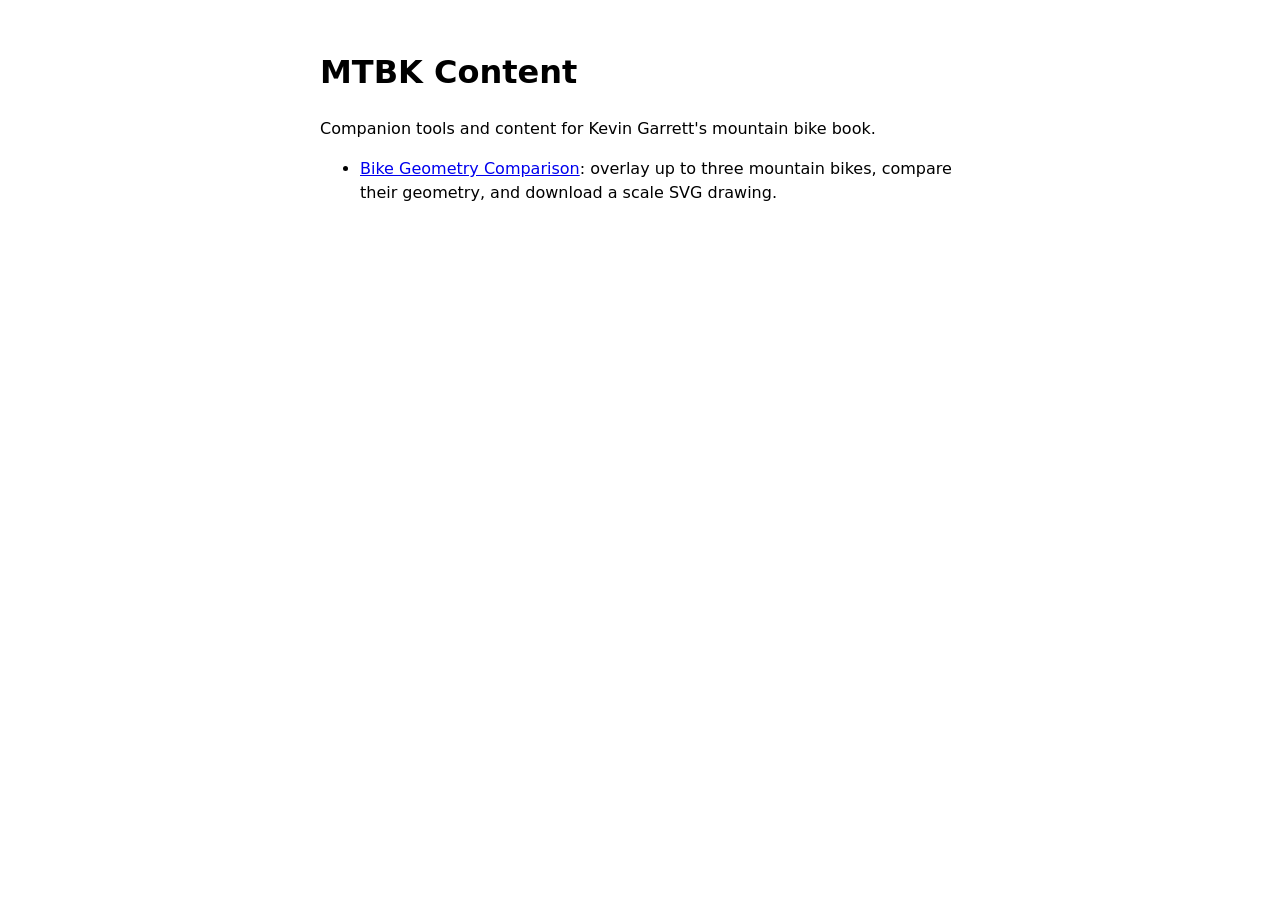
==== index.html @ bc4ba3e3 "Add Bike Geometry Comparison web app" ====
<!doctype html>
<html lang="en"><head><meta charset="utf-8"><meta name="viewport" content="width=device-width, initial-scale=1">
<title>MTBK Content</title>
<style>body{font-family:system-ui,sans-serif;max-width:40rem;margin:3rem auto;padding:0 1rem;line-height:1.5}</style></head>
<body><h1>MTBK Content</h1><p>Companion tools and content for Kevin Garrett's mountain bike book.</p>
<ul><li><a href="bike-geometry/">Bike Geometry Comparison</a>: overlay up to three mountain bikes, compare their geometry, and download a scale SVG drawing.</li></ul>
</body></html>
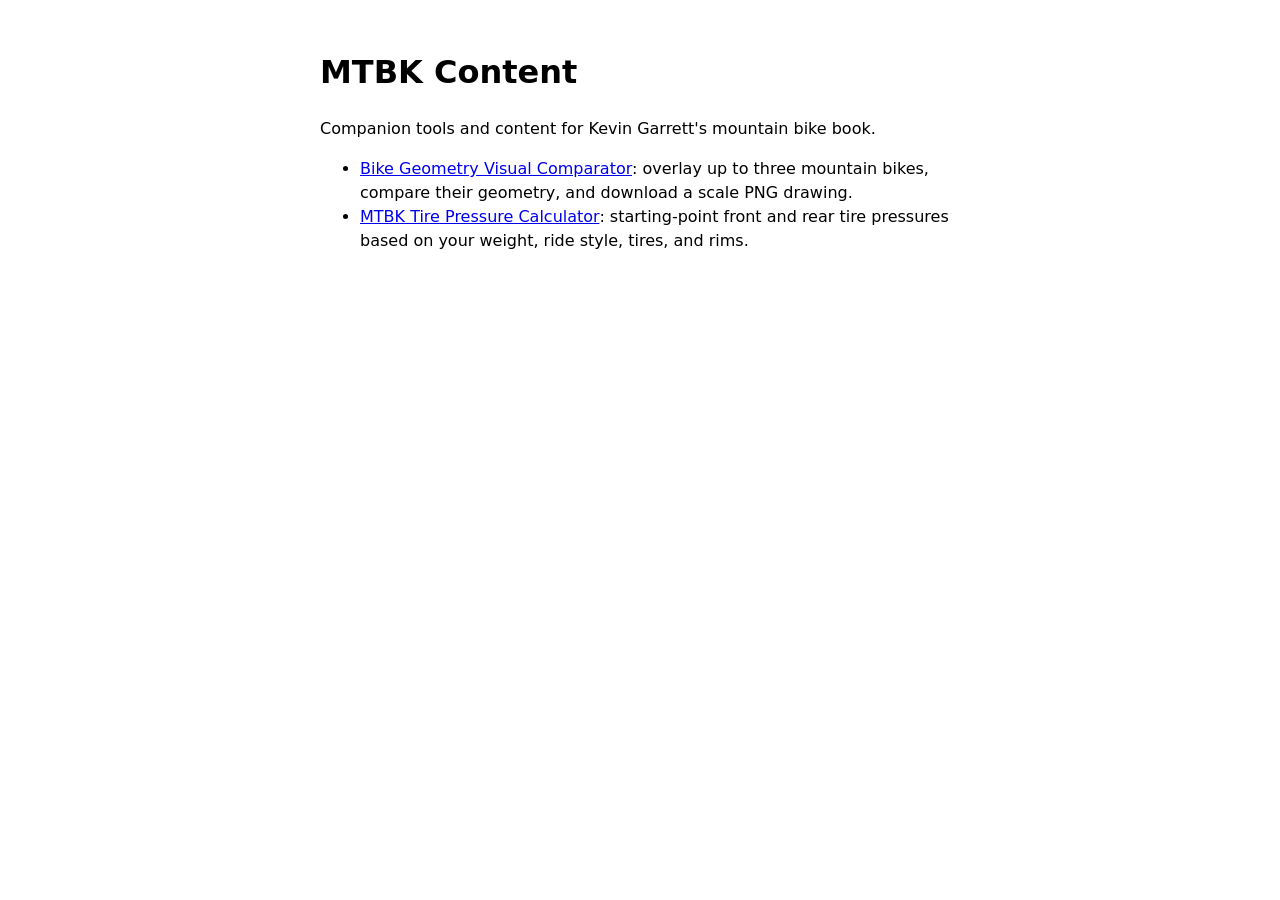
==== commit 13967336: "Add MTBK Tire Pressure Calculator and link it from the landing page" ====
--- a/index.html
+++ b/index.html
@@ -3,5 +3,8 @@
 <title>MTBK Content</title>
 <style>body{font-family:system-ui,sans-serif;max-width:40rem;margin:3rem auto;padding:0 1rem;line-height:1.5}</style></head>
 <body><h1>MTBK Content</h1><p>Companion tools and content for Kevin Garrett's mountain bike book.</p>
-<ul><li><a href="bike-geometry/">Bike Geometry Comparison</a>: overlay up to three mountain bikes, compare their geometry, and download a scale SVG drawing.</li></ul>
+<ul>
+<li><a href="bike-geometry/">Bike Geometry Visual Comparator</a>: overlay up to three mountain bikes, compare their geometry, and download a scale PNG drawing.</li>
+<li><a href="tire-pressure/">MTBK Tire Pressure Calculator</a>: starting-point front and rear tire pressures based on your weight, ride style, tires, and rims.</li>
+</ul>
 </body></html>
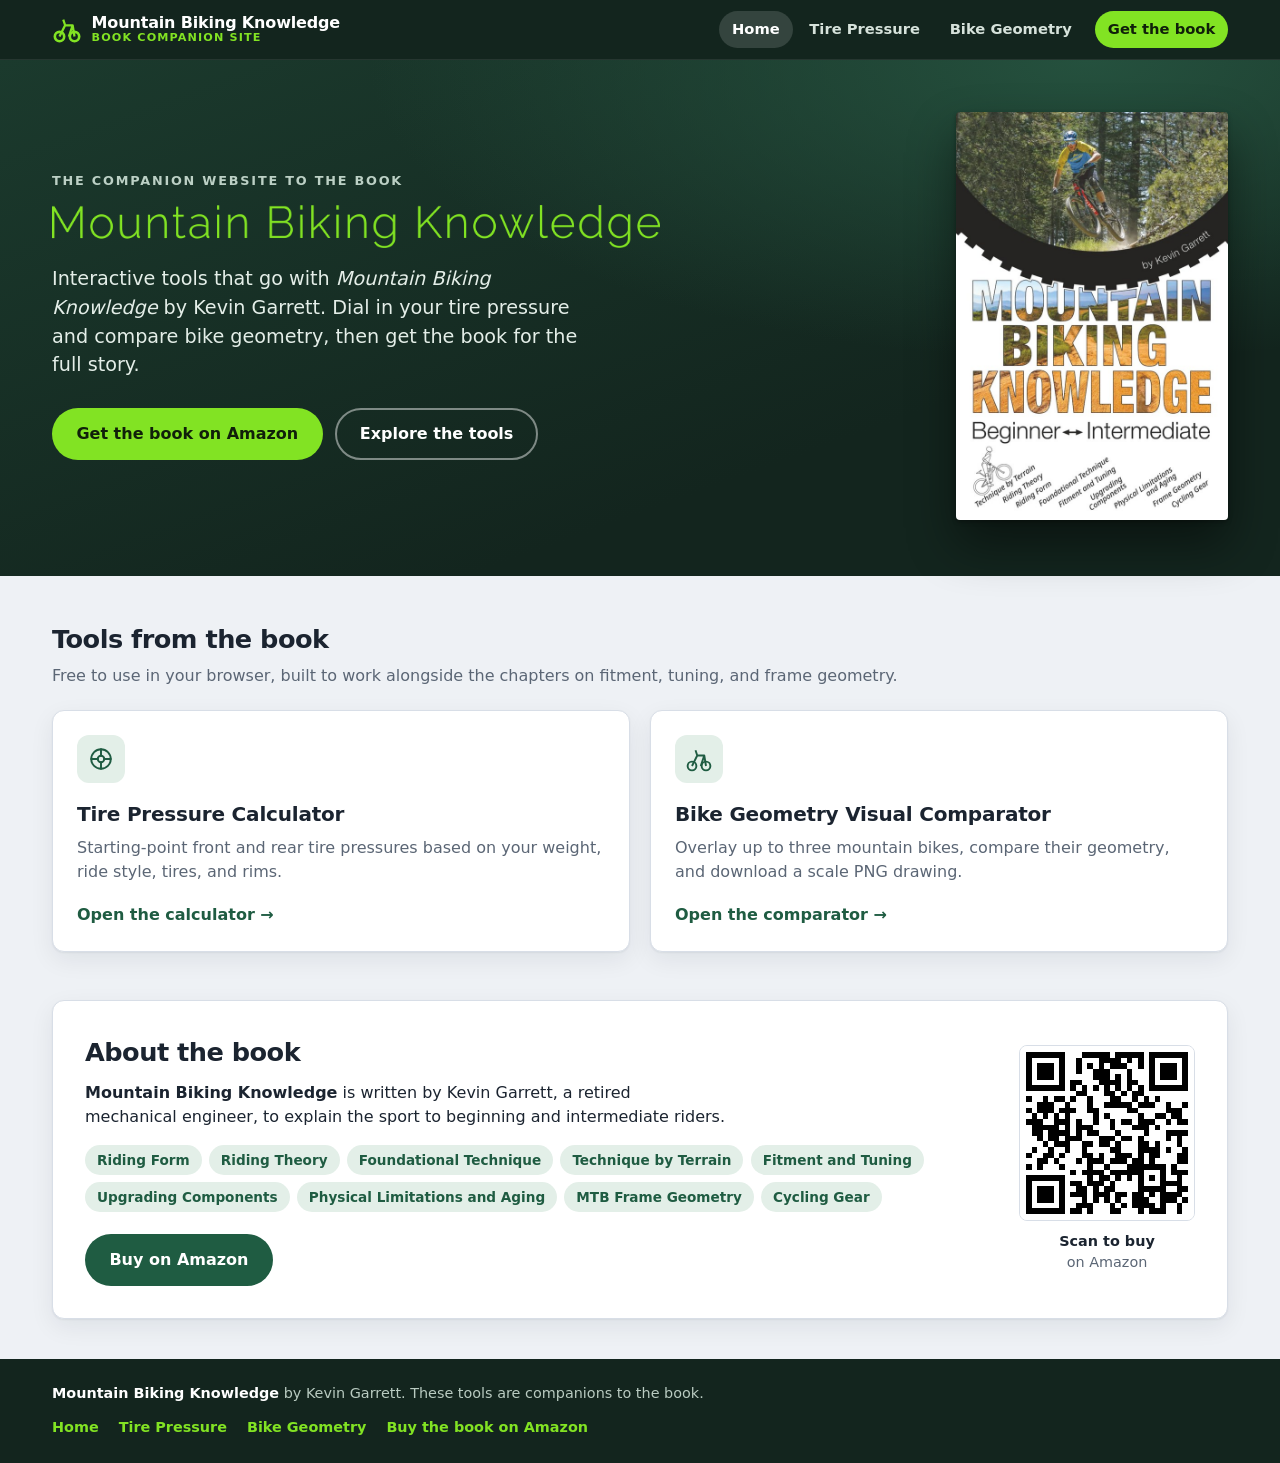
==== commit 83d3fc37: "Brand site as companion to the book: shared theme and cool gray background, landing page with cover " ====
--- a/index.html
+++ b/index.html
@@ -1,10 +1,153 @@
 <!doctype html>
-<html lang="en"><head><meta charset="utf-8"><meta name="viewport" content="width=device-width, initial-scale=1">
-<title>MTBK Content</title>
-<style>body{font-family:system-ui,sans-serif;max-width:40rem;margin:3rem auto;padding:0 1rem;line-height:1.5}</style></head>
-<body><h1>MTBK Content</h1><p>Companion tools and content for Kevin Garrett's mountain bike book.</p>
-<ul>
-<li><a href="bike-geometry/">Bike Geometry Visual Comparator</a>: overlay up to three mountain bikes, compare their geometry, and download a scale PNG drawing.</li>
-<li><a href="tire-pressure/">MTBK Tire Pressure Calculator</a>: starting-point front and rear tire pressures based on your weight, ride style, tires, and rims.</li>
-</ul>
-</body></html>
+<html lang="en">
+<head>
+<meta charset="utf-8">
+<meta name="viewport" content="width=device-width, initial-scale=1">
+<title>Mountain Biking Knowledge: Companion Tools for the Book</title>
+<meta name="description" content="Companion website for the book Mountain Biking Knowledge by Kevin Garrett: a tire pressure calculator and a bike geometry visual comparator.">
+<meta property="og:type" content="website">
+<meta property="og:site_name" content="Mountain Biking Knowledge">
+<meta property="og:title" content="Mountain Biking Knowledge: Companion Tools for the Book">
+<meta property="og:description" content="Interactive tools for riders, from the book Mountain Biking Knowledge by Kevin Garrett: tire pressure and bike geometry.">
+<meta property="og:url" content="https://mountainbikingknowledge.com/">
+<meta property="og:image" content="https://mountainbikingknowledge.com/images/og-mtbk.png">
+<meta property="og:image:width" content="1200">
+<meta property="og:image:height" content="630">
+<meta property="og:image:alt" content="Mountain Biking Knowledge book cover next to the site name">
+<meta name="twitter:card" content="summary_large_image">
+<meta name="twitter:title" content="Mountain Biking Knowledge: Companion Tools for the Book">
+<meta name="twitter:description" content="Interactive tools for riders, from the book by Kevin Garrett.">
+<meta name="twitter:image" content="https://mountainbikingknowledge.com/images/og-mtbk.png">
+<link rel="stylesheet" href="css/mtbk-brand.css">
+<link rel="icon" href="data:image/svg+xml,%3Csvg xmlns='http://www.w3.org/2000/svg' viewBox='0 0 16 16'%3E%3Ccircle cx='4' cy='12' r='2.5' fill='none' stroke='%231f4d3a' stroke-width='1.5'/%3E%3Ccircle cx='12' cy='12' r='2.5' fill='none' stroke='%231f4d3a' stroke-width='1.5'/%3E%3Cpath d='M4 12 L7 6 L11 6 L12 12 M7 6 L6 3 M11 6 L9 12' fill='none' stroke='%231f4d3a' stroke-width='1.3' stroke-linejoin='round'/%3E%3C/svg%3E">
+<style>
+  *,*::before,*::after{box-sizing:border-box}
+  body{margin:0;background:var(--bg);color:var(--ink);font:16px/1.5 var(--font)}
+  img{max-width:100%;height:auto}
+  .wrap{max-width:76rem;margin:0 auto;padding:0 1.25rem}
+
+  .hero{background:radial-gradient(1200px 500px at 85% 0%,#25513e 0%,transparent 60%),linear-gradient(160deg,var(--nav-2),var(--nav) 70%);color:#fff}
+  .hero .wrap{display:grid;grid-template-columns:minmax(0,1fr) auto;gap:2.5rem;align-items:center;padding-top:3.25rem;padding-bottom:3.5rem}
+  .eyebrow{margin:0 0 .9rem;font-size:.8rem;font-weight:700;letter-spacing:.14em;text-transform:uppercase;color:#bcd0c5}
+  .hero h1{margin:0 0 1.1rem;line-height:1}
+  .hero h1 img{display:block;width:min(100%,38rem);height:auto}
+  .lede{margin:0 0 1.75rem;max-width:34rem;font-size:1.2rem;color:#e4eee8}
+  .cta{display:flex;gap:.8rem;flex-wrap:wrap}
+  .cover{display:block;width:17rem;border-radius:4px;box-shadow:0 2px 4px rgba(0,0,0,.3),0 24px 48px rgba(0,0,0,.45);transition:transform .2s}
+  .cover:hover{transform:translateY(-3px)}
+  .cover-link:focus-visible{outline:3px solid var(--lime);outline-offset:6px;border-radius:6px}
+
+  main{padding:2.75rem 0 0}
+  h2.section{margin:0 0 .35rem;font-size:1.6rem;letter-spacing:-.02em}
+  .section-sub{margin:0 0 1.4rem;color:var(--ink-muted)}
+  .tools{display:grid;grid-template-columns:repeat(auto-fit,minmax(18rem,1fr));gap:1.25rem}
+  .tool{display:flex;flex-direction:column;background:var(--surface);border:1px solid var(--line);border-radius:var(--radius);box-shadow:var(--shadow);padding:1.5rem;text-decoration:none;color:inherit;transition:transform .15s,border-color .15s}
+  .tool:hover{transform:translateY(-2px);border-color:var(--line-strong)}
+  .tool:focus-visible{outline:3px solid var(--accent);outline-offset:3px}
+  .tool .ico{width:3rem;height:3rem;border-radius:12px;background:var(--accent-soft);display:grid;place-items:center;margin-bottom:1rem}
+  .tool h3{margin:0 0 .4rem;font-size:1.25rem;letter-spacing:-.01em}
+  .tool p{margin:0 0 1.2rem;color:var(--ink-muted);flex:1}
+  .tool .go{font-weight:700;color:var(--accent)}
+  .tool:hover .go{text-decoration:underline}
+
+  .book{margin-top:3rem;display:grid;grid-template-columns:minmax(0,1fr) auto;gap:2rem;align-items:center;background:var(--surface);border:1px solid var(--line);border-radius:var(--radius);box-shadow:var(--shadow);padding:2rem}
+  .book h2{margin:0 0 .6rem;font-size:1.6rem;letter-spacing:-.02em}
+  .book p{margin:0 0 1rem;max-width:40rem}
+  .topics{list-style:none;margin:0 0 1.4rem;padding:0;display:flex;flex-wrap:wrap;gap:.45rem}
+  .topics li{background:var(--accent-soft);color:var(--accent);font-size:.85rem;font-weight:600;padding:.3rem .75rem;border-radius:999px}
+  .qr{display:flex;flex-direction:column;align-items:center;gap:.6rem;text-align:center;color:var(--ink-muted);font-size:.9rem;text-decoration:none}
+  .qr img{width:11rem;height:11rem;border:1px solid var(--line);border-radius:8px;image-rendering:pixelated}
+  .qr strong{color:var(--ink)}
+  .qr:hover span{text-decoration:underline}
+
+  @media (max-width:820px){
+    .hero .wrap{grid-template-columns:1fr;gap:2rem;padding-top:2.25rem;padding-bottom:2.5rem}
+    .cover{width:12rem}
+    .lede{font-size:1.08rem}
+    .book{grid-template-columns:1fr;padding:1.4rem}
+    .qr{flex-direction:row;text-align:left}
+    .qr img{width:8.5rem;height:8.5rem;flex:none}
+  }
+</style>
+</head>
+<body>
+<header class="mtbk-bar">
+  <div class="mtbk-bar-inner">
+    <a class="mtbk-brand" href=""><svg width='30' height='30' viewBox='0 0 16 16' aria-hidden='true'><circle cx='4' cy='12' r='2.5' fill='none' stroke='#82e323' stroke-width='1.4'/><circle cx='12' cy='12' r='2.5' fill='none' stroke='#82e323' stroke-width='1.4'/><path d='M4 12 L7 6 L11 6 L12 12 M7 6 L6 3 M11 6 L9 12' fill='none' stroke='#82e323' stroke-width='1.2' stroke-linejoin='round'/></svg><span>Mountain Biking Knowledge<small>Book companion site</small></span></a>
+    <nav class="mtbk-nav" aria-label="Site">
+      <a href="" aria-current="page">Home</a>
+      <a href="tire-pressure/">Tire Pressure</a>
+      <a href="bike-geometry/">Bike Geometry</a>
+      <a class="nav-buy" href="https://www.amazon.com/dp/B0FX9PPZMJ" target="_blank" rel="noopener">Get the book</a>
+    </nav>
+  </div>
+</header>
+
+<section class="hero">
+  <div class="wrap">
+    <div>
+      <p class="eyebrow">The companion website to the book</p>
+      <h1><img src="images/mtbk-logo.png" width="1600" height="112" alt="Mountain Biking Knowledge"></h1>
+      <p class="lede">Interactive tools that go with <em>Mountain Biking Knowledge</em> by Kevin Garrett. Dial in your tire pressure and compare bike geometry, then get the book for the full story.</p>
+      <div class="cta">
+        <a class="btn-buy" href="https://www.amazon.com/dp/B0FX9PPZMJ" target="_blank" rel="noopener">Get the book on Amazon</a>
+        <a class="btn-ghost" href="#tools">Explore the tools</a>
+      </div>
+    </div>
+    <a class="cover-link" href="https://www.amazon.com/dp/B0FX9PPZMJ" target="_blank" rel="noopener" aria-label="Buy Mountain Biking Knowledge on Amazon">
+      <img class="cover" src="images/mtbk-cover.jpg" width="600" height="900" alt="Cover of the book Mountain Biking Knowledge by Kevin Garrett, Beginner to Intermediate">
+    </a>
+  </div>
+</section>
+
+<main>
+  <div class="wrap">
+    <section id="tools" aria-labelledby="tools-h">
+      <h2 class="section" id="tools-h">Tools from the book</h2>
+      <p class="section-sub">Free to use in your browser, built to work alongside the chapters on fitment, tuning, and frame geometry.</p>
+      <div class="tools">
+        <a class="tool" href="tire-pressure/">
+          <span class="ico" aria-hidden="true"><svg width="26" height="26" viewBox="0 0 24 24" fill="none" stroke="#1f5c42" stroke-width="1.8" stroke-linecap="round"><circle cx="12" cy="12" r="9"/><circle cx="12" cy="12" r="3"/><path d="M12 3v6M12 15v6M3 12h6M15 12h6"/></svg></span>
+          <h3>Tire Pressure Calculator</h3>
+          <p>Starting-point front and rear tire pressures based on your weight, ride style, tires, and rims.</p>
+          <span class="go">Open the calculator &rarr;</span>
+        </a>
+        <a class="tool" href="bike-geometry/">
+          <span class="ico" aria-hidden="true"><svg width="28" height="28" viewBox="0 0 16 16" fill="none" stroke="#1f5c42" stroke-width="1.1" stroke-linejoin="round"><circle cx="4" cy="12" r="2.5"/><circle cx="12" cy="12" r="2.5"/><path d="M4 12 L7 6 L11 6 L12 12 M7 6 L6 3 M11 6 L9 12"/></svg></span>
+          <h3>Bike Geometry Visual Comparator</h3>
+          <p>Overlay up to three mountain bikes, compare their geometry, and download a scale PNG drawing.</p>
+          <span class="go">Open the comparator &rarr;</span>
+        </a>
+      </div>
+    </section>
+
+    <section class="book" id="book" aria-labelledby="book-h">
+      <div>
+        <h2 id="book-h">About the book</h2>
+        <p><strong>Mountain Biking Knowledge</strong> is written by Kevin Garrett, a retired mechanical engineer, to explain the sport to beginning and intermediate riders.</p>
+        <ul class="topics" aria-label="Key topics">
+          <li>Riding Form</li><li>Riding Theory</li><li>Foundational Technique</li><li>Technique by Terrain</li><li>Fitment and Tuning</li><li>Upgrading Components</li><li>Physical Limitations and Aging</li><li>MTB Frame Geometry</li><li>Cycling Gear</li>
+        </ul>
+        <a class="btn-buy on-light" href="https://www.amazon.com/dp/B0FX9PPZMJ" target="_blank" rel="noopener">Buy on Amazon</a>
+      </div>
+      <a class="qr" href="https://www.amazon.com/dp/B0FX9PPZMJ" target="_blank" rel="noopener">
+        <img src="images/qr-amazon-mtbk.png" width="300" height="300" alt="QR code linking to Mountain Biking Knowledge on Amazon">
+        <span><strong>Scan to buy</strong><br>on Amazon</span>
+      </a>
+    </section>
+  </div>
+</main>
+
+<footer class="mtbk-footer">
+  <div class="mtbk-footer-inner">
+    <p><strong>Mountain Biking Knowledge</strong> by Kevin Garrett. These tools are companions to the book.</p>
+    <nav aria-label="Footer">
+      <a href="">Home</a>
+      <a href="tire-pressure/">Tire Pressure</a>
+      <a href="bike-geometry/">Bike Geometry</a>
+      <a href="https://www.amazon.com/dp/B0FX9PPZMJ" target="_blank" rel="noopener">Buy the book on Amazon</a>
+    </nav>
+  </div>
+</footer>
+</body>
+</html>
--- a/css/mtbk-brand.css
+++ b/css/mtbk-brand.css
@@ -0,0 +1,134 @@
+/* Mountain Biking Knowledge companion site: shared brand theme.
+   Tokens, site bar, buttons and footer used by every page. */
+
+:root {
+  --bg: #eef1f5;            /* page background: light, cool gray */
+  --surface: #fff;          /* cards and panels */
+  --ink: #1b2430;           /* body text: cool slate */
+  --ink-muted: #5b6675;
+  --line: #d8dee7;
+  --line-strong: #b9c2cf;
+  --accent: #1f5c42;        /* forest green: buttons, links, results */
+  --accent-hover: #174a35;
+  --accent-soft: #e3efe8;
+  --nav: #13251e;           /* deep forest: site bar, hero, footer */
+  --nav-2: #1b3a2d;
+  --lime: #82e323;          /* from the book's wordmark: use on dark only */
+  --danger: #8b2e2e;
+  --danger-soft: #f8eaea;
+  --shadow: 0 1px 2px rgba(20, 35, 45, 0.06), 0 8px 24px rgba(20, 35, 45, 0.07);
+  --radius: 12px;
+  --font: system-ui, -apple-system, "Segoe UI", "Helvetica Neue", Arial, sans-serif;
+}
+
+.mtbk-bar {
+  background: var(--nav);
+  color: #fff;
+  border-bottom: 1px solid rgba(255, 255, 255, 0.08);
+}
+.mtbk-bar-inner {
+  max-width: 76rem;
+  margin: 0 auto;
+  padding: 0.7rem 1.25rem;
+  display: flex;
+  align-items: center;
+  justify-content: space-between;
+  gap: 1rem;
+  flex-wrap: wrap;
+}
+.mtbk-brand {
+  display: inline-flex;
+  align-items: center;
+  gap: 0.6rem;
+  color: #fff;
+  text-decoration: none;
+  font-weight: 700;
+  letter-spacing: -0.01em;
+  line-height: 1.15;
+}
+.mtbk-brand svg { flex: none; }
+.mtbk-brand small {
+  display: block;
+  font-size: 0.7rem;
+  font-weight: 600;
+  letter-spacing: 0.1em;
+  text-transform: uppercase;
+  color: var(--lime);
+}
+.mtbk-nav {
+  display: flex;
+  align-items: center;
+  gap: 0.25rem;
+  flex-wrap: wrap;
+  font-family: var(--font);
+}
+.mtbk-nav a {
+  color: #d6e2db;
+  text-decoration: none;
+  font-size: 0.92rem;
+  font-weight: 600;
+  padding: 0.45rem 0.8rem;
+  border-radius: 999px;
+}
+.mtbk-nav a:hover { color: #fff; background: rgba(255, 255, 255, 0.1); }
+.mtbk-nav a[aria-current="page"] { color: #fff; background: rgba(255, 255, 255, 0.14); }
+.mtbk-nav a:focus-visible,
+.mtbk-brand:focus-visible,
+.mtbk-footer a:focus-visible { outline: 3px solid var(--lime); outline-offset: 2px; }
+.mtbk-nav a.nav-buy {
+  background: var(--lime);
+  color: #10200a;
+  margin-left: 0.4rem;
+}
+.mtbk-nav a.nav-buy:hover { background: #9aee4a; color: #10200a; }
+
+.btn-buy,
+.btn-ghost {
+  display: inline-flex;
+  align-items: center;
+  justify-content: center;
+  gap: 0.5rem;
+  font: inherit;
+  font-weight: 700;
+  text-decoration: none;
+  padding: 0.75rem 1.4rem;
+  border-radius: 999px;
+  min-height: 3rem;
+  border: 2px solid transparent;
+}
+.btn-buy { background: var(--lime); color: #10200a; }
+.btn-buy:hover { background: #9aee4a; }
+.btn-buy.on-light { background: var(--accent); color: #fff; }
+.btn-buy.on-light:hover { background: var(--accent-hover); }
+.btn-ghost { color: #fff; border-color: rgba(255, 255, 255, 0.45); }
+.btn-ghost:hover { background: rgba(255, 255, 255, 0.1); border-color: #fff; }
+.btn-buy:focus-visible, .btn-ghost:focus-visible { outline: 3px solid var(--lime); outline-offset: 3px; }
+.btn-buy.on-light:focus-visible { outline-color: var(--accent); }
+
+.mtbk-footer {
+  background: var(--nav);
+  color: #b9cbc1;
+  font-family: var(--font);
+  font-size: 0.9rem;
+  margin-top: 2.5rem;
+}
+.mtbk-footer-inner {
+  max-width: 76rem;
+  margin: 0 auto;
+  padding: 1.5rem 1.25rem;
+  display: flex;
+  flex-wrap: wrap;
+  gap: 0.75rem 2rem;
+  align-items: center;
+  justify-content: space-between;
+}
+.mtbk-footer p { margin: 0; }
+.mtbk-footer strong { color: #fff; }
+.mtbk-footer a { color: var(--lime); font-weight: 600; text-decoration: none; }
+.mtbk-footer a:hover { text-decoration: underline; }
+.mtbk-footer nav { display: flex; gap: 1.25rem; flex-wrap: wrap; }
+
+@media (max-width: 640px) {
+  .mtbk-bar-inner { padding: 0.6rem 1rem; }
+  .mtbk-nav a { padding: 0.4rem 0.6rem; font-size: 0.88rem; }
+}
